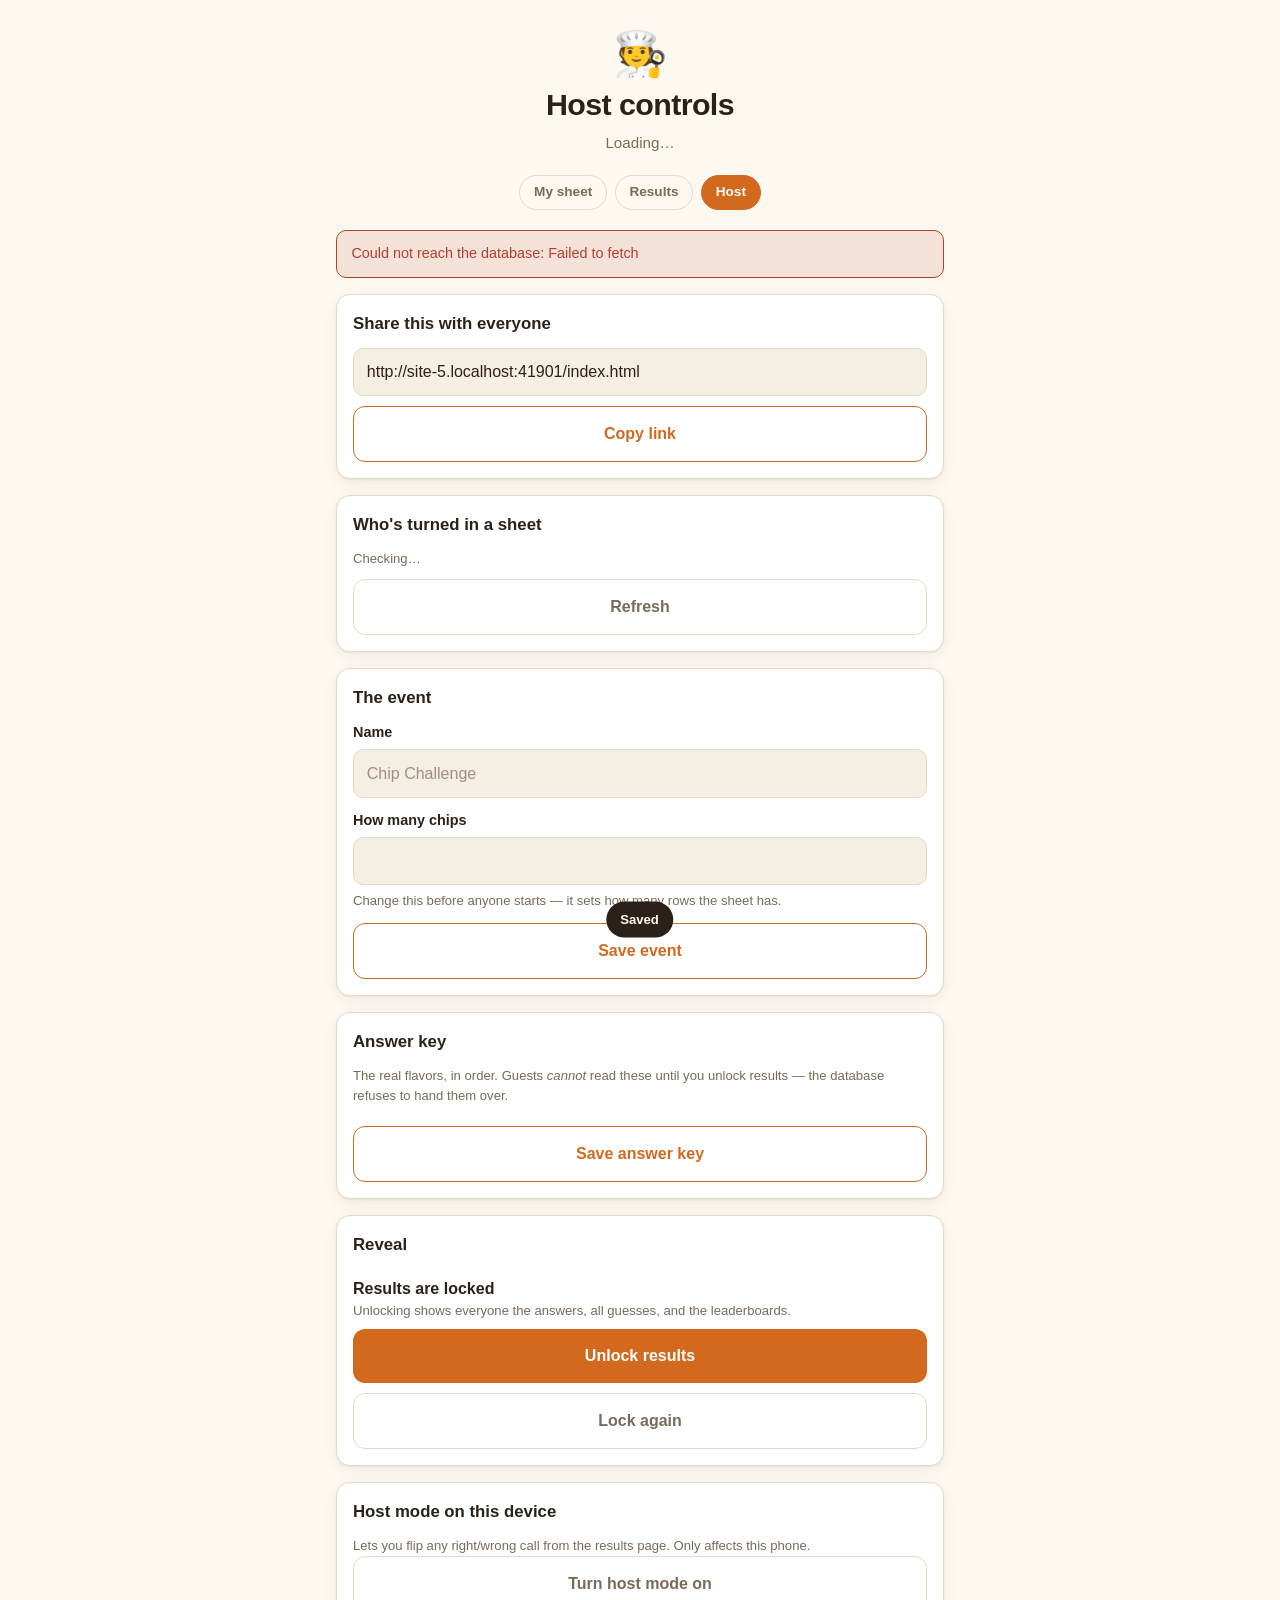
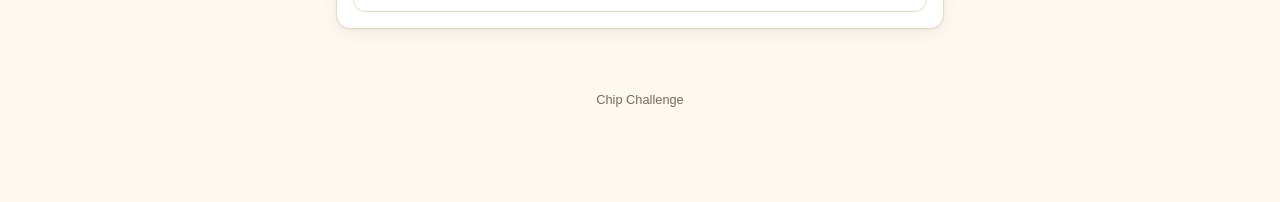
==== admin.html @ 3f06c327 "Chip Challenge — blind chip taste test scorecard Eight unlabeled chips: guests guess the flavor and " ====
<!DOCTYPE html>
<html lang="en">
<head>
<meta charset="utf-8">
<meta name="viewport" content="width=device-width, initial-scale=1">
<title>Chip Challenge — Host</title>
<meta name="robots" content="noindex">
<meta name="theme-color" content="#d2691e">
<link rel="icon" href="data:image/svg+xml,<svg xmlns='http://www.w3.org/2000/svg' viewBox='0 0 100 100'><text y='.9em' font-size='90'>🥔</text></svg>">
<link rel="stylesheet" href="css/style.css">
</head>
<body>

<header class="hero">
  <span class="chip-emoji">🧑‍🍳</span>
  <h1>Host controls</h1>
  <p id="sub">Loading…</p>
</header>

<main class="wrap">

  <nav class="tabs">
    <a href="index.html">My sheet</a>
    <a href="results.html">Results</a>
    <a href="admin.html" class="active">Host</a>
  </nav>

  <div id="banner" class="banner"></div>

  <section class="card">
    <h2>Share this with everyone</h2>
    <input type="text" id="share-url" readonly>
    <button type="button" class="btn secondary" id="copy-btn" style="margin-top:.6rem">Copy link</button>
  </section>

  <section class="card">
    <h2>Who's turned in a sheet</h2>
    <div id="roster"><p class="hint">Checking…</p></div>
    <button type="button" class="btn ghost" id="refresh-btn" style="margin-top:.6rem">Refresh</button>
  </section>

  <section class="card">
    <h2>The event</h2>
    <label class="field" for="event-name-input">Name</label>
    <input type="text" id="event-name-input" maxlength="60" placeholder="Chip Challenge">
    <label class="field" for="chip-count-input" style="margin-top:.75rem">How many chips</label>
    <input type="text" id="chip-count-input" inputmode="numeric" maxlength="2">
    <p class="hint">Change this before anyone starts — it sets how many rows the sheet has.</p>
    <button type="button" class="btn secondary" id="save-event-btn" style="margin-top:.75rem">Save event</button>
  </section>

  <section class="card">
    <h2>Answer key</h2>
    <p class="hint" style="margin-bottom:.75rem">
      The real flavors, in order. Guests <em>cannot</em> read these until you unlock
      results — the database refuses to hand them over.
    </p>
    <div id="answer-rows"></div>
    <button type="button" class="btn secondary" id="save-answers-btn" style="margin-top:.5rem">Save answer key</button>
  </section>

  <section class="card">
    <h2>Reveal</h2>
    <div class="switch-row">
      <div>
        <div class="switch-label">Results are <span id="lock-state">locked</span></div>
        <div class="switch-sub">Unlocking shows everyone the answers, all guesses, and the leaderboards.</div>
      </div>
    </div>
    <button type="button" class="btn" id="unlock-btn">Unlock results</button>
    <button type="button" class="btn ghost" id="lock-btn">Lock again</button>
  </section>

  <section class="card">
    <h2>Host mode on this device</h2>
    <p class="hint">Lets you flip any right/wrong call from the results page. Only affects this phone.</p>
    <button type="button" class="btn ghost" id="hostmode-btn">Turn host mode on</button>
  </section>

</main>

<div class="saved-pill" id="saved-pill">Saved</div>

<footer class="foot"><p>Chip Challenge</p></footer>

<script src="js/config.js"></script>
<script src="js/admin.js"></script>
</body>
</html>
---- css/style.css ----
/* Chip Challenge — one stylesheet for all three pages. Mobile first:
   most people will fill this in one-handed, holding a chip in the other. */

:root {
  --bg:        #fdf8f0;
  --bg-card:   #ffffff;
  --bg-sunk:   #f5eee2;
  --ink:       #2c2118;
  --ink-soft:  #7a6a58;
  --line:      #e6dac6;
  --accent:    #d2691e;   /* paprika */
  --gold:      #e0a800;
  --good:      #2e7d4f;
  --bad:       #b3402f;
  --shadow:    0 1px 2px rgba(44,33,24,.06), 0 4px 16px rgba(44,33,24,.06);
  --radius:    14px;
}

@media (prefers-color-scheme: dark) {
  :root {
    --bg:        #17130f;
    --bg-card:   #221c16;
    --bg-sunk:   #2c241c;
    --ink:       #f2e9dc;
    --ink-soft:  #a8988a;
    --line:      #3a3027;
    --accent:    #f08b3a;
    --gold:      #f5c542;
    --good:      #5cbb85;
    --bad:       #e8735c;
    --shadow:    0 1px 2px rgba(0,0,0,.3), 0 4px 18px rgba(0,0,0,.35);
  }
}

* { box-sizing: border-box; }

body {
  margin: 0;
  padding: 0 0 5rem;
  background: var(--bg);
  color: var(--ink);
  font: 16px/1.5 ui-rounded, "SF Pro Rounded", -apple-system, BlinkMacSystemFont,
        "Segoe UI", Roboto, "Helvetica Neue", sans-serif;
  -webkit-text-size-adjust: 100%;
}

.wrap { max-width: 640px; margin: 0 auto; padding: 0 1rem; }
.wide { max-width: 900px; }

/* ------------------------------------------------------------------ header */

header.hero {
  text-align: center;
  padding: 2rem 1rem 1.25rem;
}
header.hero .chip-emoji { font-size: 2.75rem; line-height: 1; display: block; }
header.hero h1 {
  margin: .4rem 0 .25rem;
  font-size: 1.9rem;
  letter-spacing: -.02em;
}
header.hero p { margin: 0; color: var(--ink-soft); font-size: .95rem; }

/* ------------------------------------------------------------------ cards */

.card {
  background: var(--bg-card);
  border: 1px solid var(--line);
  border-radius: var(--radius);
  box-shadow: var(--shadow);
  padding: 1rem;
  margin-bottom: 1rem;
}

.card h2 { margin: 0 0 .75rem; font-size: 1.05rem; }

/* ------------------------------------------------------------------ inputs */

label.field { display: block; margin-bottom: .35rem; font-weight: 600; font-size: .9rem; }

input[type="text"] {
  width: 100%;
  padding: .7rem .8rem;
  font: inherit;
  color: var(--ink);
  background: var(--bg-sunk);
  border: 1px solid var(--line);
  border-radius: 10px;
}
input[type="text"]:focus {
  outline: 2px solid var(--accent);
  outline-offset: 1px;
  background: var(--bg-card);
}
input::placeholder { color: var(--ink-soft); opacity: .7; }

.hint { font-size: .82rem; color: var(--ink-soft); margin: .35rem 0 0; }

/* ------------------------------------------------------------------ chip rows */

.chip-row { border-top: 1px solid var(--line); padding: 1rem 0; }
.chip-row:first-of-type { border-top: 0; padding-top: .25rem; }

.chip-head {
  display: flex;
  align-items: center;
  gap: .6rem;
  margin-bottom: .6rem;
}
.chip-badge {
  flex: 0 0 auto;
  width: 2rem; height: 2rem;
  border-radius: 50%;
  background: var(--accent);
  color: #fff;
  font-weight: 700;
  display: grid;
  place-items: center;
  font-size: .95rem;
}
.chip-head .chip-title { font-weight: 700; }

.rank-label {
  display: flex;
  justify-content: space-between;
  align-items: baseline;
  margin: .75rem 0 .35rem;
  font-weight: 600;
  font-size: .9rem;
}
.rank-label .rank-readout { color: var(--accent); font-variant-numeric: tabular-nums; }
.rank-label .rank-readout.empty { color: var(--ink-soft); font-weight: 400; }

.ranks {
  display: grid;
  grid-template-columns: repeat(5, 1fr);
  gap: .4rem;
}
@media (min-width: 520px) { .ranks { grid-template-columns: repeat(10, 1fr); } }

.ranks button {
  appearance: none;
  padding: .65rem 0;
  font: inherit;
  font-weight: 600;
  font-variant-numeric: tabular-nums;
  color: var(--ink);
  background: var(--bg-sunk);
  border: 1px solid var(--line);
  border-radius: 9px;
  cursor: pointer;
  transition: transform .06s ease, background .12s ease;
}
.ranks button:active { transform: scale(.94); }
.ranks button[aria-pressed="true"] {
  background: var(--accent);
  border-color: var(--accent);
  color: #fff;
}

.scale-ends {
  display: flex;
  justify-content: space-between;
  font-size: .75rem;
  color: var(--ink-soft);
  margin-top: .35rem;
}

/* ------------------------------------------------------------------ buttons */

.btn {
  display: inline-flex;
  align-items: center;
  justify-content: center;
  gap: .45rem;
  width: 100%;
  padding: .95rem 1rem;
  font: inherit;
  font-weight: 700;
  color: #fff;
  background: var(--accent);
  border: 0;
  border-radius: 12px;
  cursor: pointer;
}
.btn:disabled { opacity: .5; cursor: not-allowed; }
.btn.secondary {
  background: transparent;
  color: var(--accent);
  border: 1.5px solid var(--accent);
}
.btn.ghost {
  background: transparent;
  color: var(--ink-soft);
  border: 1px solid var(--line);
  font-weight: 600;
}
.btn + .btn { margin-top: .6rem; }

/* ------------------------------------------------------------------ status */

.saved-pill {
  position: fixed;
  left: 50%;
  bottom: 1rem;
  transform: translateX(-50%) translateY(150%);
  background: var(--ink);
  color: var(--bg);
  padding: .5rem .9rem;
  border-radius: 999px;
  font-size: .82rem;
  font-weight: 600;
  transition: transform .25s ease;
  z-index: 40;
  pointer-events: none;
}
.saved-pill.show { transform: translateX(-50%) translateY(0); }

.banner {
  border-radius: 10px;
  padding: .75rem .9rem;
  font-size: .9rem;
  margin-bottom: 1rem;
  border: 1px solid;
}
.banner.info  { background: color-mix(in srgb, var(--accent) 10%, transparent); border-color: var(--accent); }
.banner.error { background: color-mix(in srgb, var(--bad) 12%, transparent);   border-color: var(--bad); color: var(--bad); }
.banner.ok    { background: color-mix(in srgb, var(--good) 12%, transparent);  border-color: var(--good); }
.banner:empty { display: none; }

/* ------------------------------------------------------------------ results */

.locked {
  text-align: center;
  padding: 3rem 1rem;
  color: var(--ink-soft);
}
.locked .lock-emoji { font-size: 3rem; display: block; margin-bottom: .5rem; }

.stat-strip {
  display: grid;
  grid-template-columns: repeat(auto-fit, minmax(120px, 1fr));
  gap: .6rem;
  margin-bottom: 1rem;
}
.stat {
  background: var(--bg-card);
  border: 1px solid var(--line);
  border-radius: var(--radius);
  padding: .8rem;
  text-align: center;
}
.stat .n { font-size: 1.6rem; font-weight: 800; line-height: 1.1; font-variant-numeric: tabular-nums; }
.stat .k { font-size: .75rem; color: var(--ink-soft); text-transform: uppercase; letter-spacing: .04em; }

table.tbl { width: 100%; border-collapse: collapse; font-size: .9rem; }
table.tbl th, table.tbl td {
  text-align: left;
  padding: .55rem .5rem;
  border-bottom: 1px solid var(--line);
  vertical-align: top;
}
table.tbl th { font-size: .75rem; text-transform: uppercase; letter-spacing: .04em; color: var(--ink-soft); }
table.tbl td.num, table.tbl th.num { text-align: right; font-variant-numeric: tabular-nums; }
.scroll-x { overflow-x: auto; margin: 0 -.25rem; padding: 0 .25rem; }

.medal { font-size: 1rem; }

.bar {
  height: 7px;
  border-radius: 4px;
  background: var(--accent);
  min-width: 3px;
  display: block;
}
.bar-cell { width: 42%; }
.bar-wrap { background: var(--bg-sunk); border-radius: 4px; }

/* On a phone the bar is the first thing worth losing — the numbers stay. */
@media (max-width: 479px) {
  .bar-cell { display: none; }
}

/* Name in a fixed gutter, guess free to wrap in the rest, verdict on its own
   line underneath. A flex row here squeezed long flavors to one word per line. */
.guess {
  display: grid;
  grid-template-columns: 5.5rem 1fr;
  column-gap: .5rem;
  row-gap: .15rem;
  align-items: baseline;
  padding: .45rem 0;
  border-bottom: 1px dashed var(--line);
  font-size: .9rem;
}
.guess:last-child { border-bottom: 0; }
.guess .who { font-weight: 700; overflow-wrap: anywhere; }
.guess .what { overflow-wrap: anywhere; }
.guess .what.blank { color: var(--ink-soft); font-style: italic; }
.guess .meta {
  grid-column: 2;
  display: flex;
  align-items: center;
  gap: .4rem;
  flex-wrap: wrap;
}
.guess .note { grid-column: 2; font-style: italic; }

@media (min-width: 520px) {
  .guess { grid-template-columns: 6.5rem 1fr auto; }
  .guess .meta { grid-column: 3; grid-row: 1; }
}
.mark { font-weight: 700; }
.mark.yes { color: var(--good); }
.mark.no  { color: var(--bad); }

.tag {
  font-size: .68rem;
  text-transform: uppercase;
  letter-spacing: .05em;
  padding: .1rem .4rem;
  border-radius: 5px;
  border: 1px solid var(--line);
  color: var(--ink-soft);
}
.tag.claude { border-color: var(--accent); color: var(--accent); }
.tag.host   { border-color: var(--gold);   color: var(--gold); }

.answer-line {
  background: var(--bg-sunk);
  border-radius: 9px;
  padding: .5rem .7rem;
  margin-bottom: .6rem;
  font-size: .92rem;
}
.answer-line strong { color: var(--accent); }

details.chip-detail { border-top: 1px solid var(--line); padding: .35rem 0; }
details.chip-detail > summary {
  cursor: pointer;
  padding: .6rem .2rem;
  font-weight: 700;
  display: flex;
  align-items: center;
  gap: .5rem;
  list-style: none;
}
details.chip-detail > summary::-webkit-details-marker { display: none; }
details.chip-detail > summary::after { content: '▾'; margin-left: auto; color: var(--ink-soft); }
details.chip-detail[open] > summary::after { content: '▴'; }
details.chip-detail .avg { color: var(--ink-soft); font-weight: 500; font-size: .85rem; }

nav.tabs {
  display: flex;
  gap: .5rem;
  justify-content: center;
  margin-bottom: 1.25rem;
  flex-wrap: wrap;
}
nav.tabs a {
  text-decoration: none;
  color: var(--ink-soft);
  border: 1px solid var(--line);
  padding: .4rem .85rem;
  border-radius: 999px;
  font-size: .85rem;
  font-weight: 600;
}
nav.tabs a.active { background: var(--accent); border-color: var(--accent); color: #fff; }

footer.foot {
  text-align: center;
  color: var(--ink-soft);
  font-size: .8rem;
  padding: 2rem 1rem 0;
}
footer.foot a { color: var(--ink-soft); }

/* ------------------------------------------------------------------ admin */

.admin-answer-row {
  display: flex;
  align-items: center;
  gap: .6rem;
  margin-bottom: .5rem;
}
.admin-answer-row .chip-badge { width: 1.75rem; height: 1.75rem; font-size: .85rem; }

.switch-row {
  display: flex;
  align-items: center;
  justify-content: space-between;
  gap: 1rem;
  padding: .5rem 0;
}
.switch-row .switch-label { font-weight: 700; }
.switch-row .switch-sub { font-size: .82rem; color: var(--ink-soft); font-weight: 400; }

.toggle-correct {
  appearance: none;
  border: 1px solid var(--line);
  background: var(--bg-sunk);
  color: var(--ink-soft);
  border-radius: 6px;
  padding: .1rem .45rem;
  font: inherit;
  font-size: .75rem;
  cursor: pointer;
}
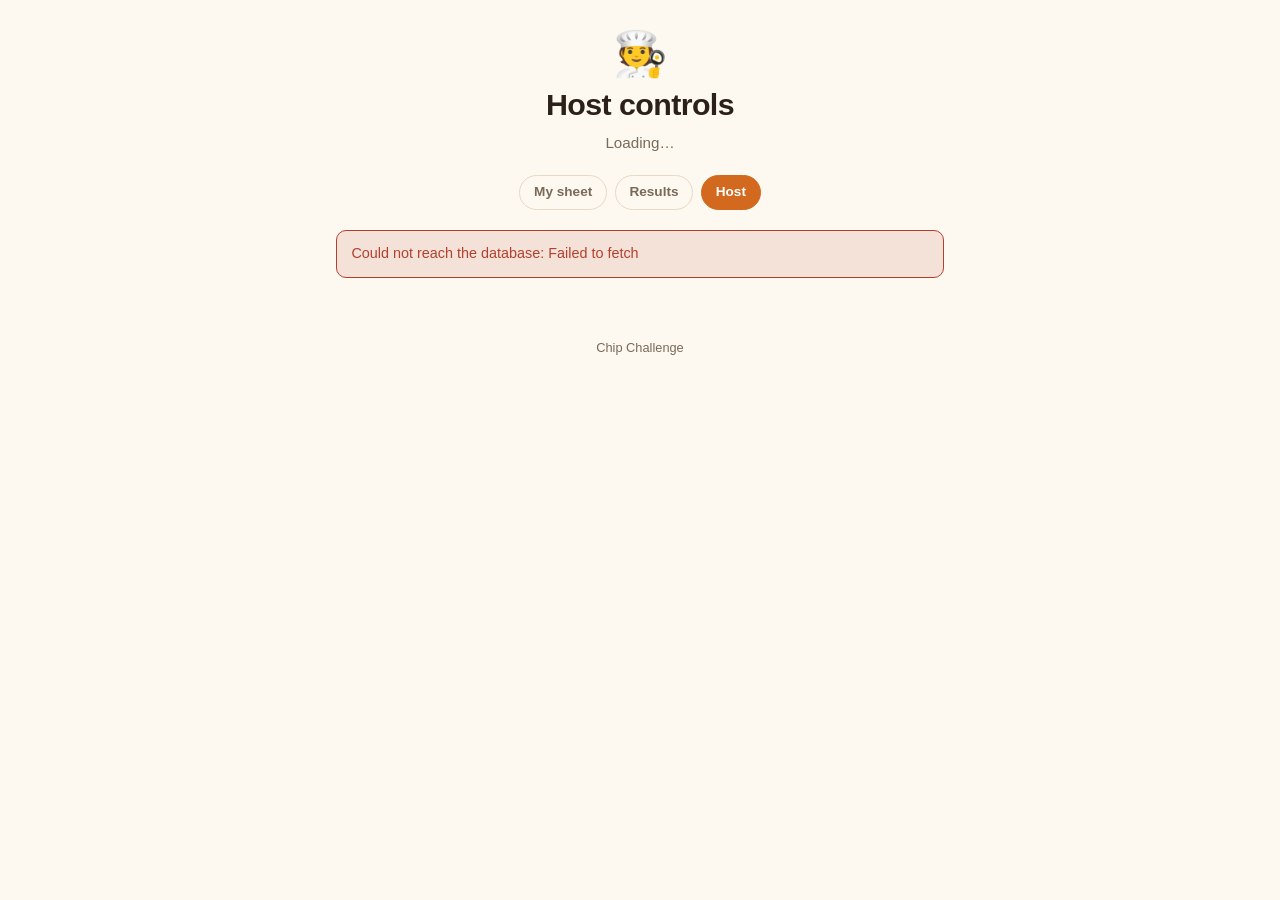
==== commit fb0df81c: "Gate the admin page behind a server-checked host password admin.html is linked from the guest pages," ====
--- a/admin.html
+++ b/admin.html
@@ -26,6 +26,19 @@
   </nav>
 
   <div id="banner" class="banner"></div>
+
+  <section class="card" id="gate" hidden>
+    <h2>Host password</h2>
+    <p class="hint" style="margin-bottom:.75rem">
+      Checked by the database, not this page — the password isn't in the source.
+    </p>
+    <form id="gate-form">
+      <input type="password" id="gate-input" placeholder="Password" autocomplete="current-password">
+      <button type="submit" class="btn" id="gate-btn" style="margin-top:.6rem">Unlock host controls</button>
+    </form>
+  </section>
+
+  <div id="host-only" hidden>
 
   <section class="card">
     <h2>Share this with everyone</h2>
@@ -77,6 +90,14 @@
     <button type="button" class="btn ghost" id="hostmode-btn">Turn host mode on</button>
   </section>
 
+  <section class="card">
+    <h2>Done hosting?</h2>
+    <p class="hint">Forgets the password on this device. Use it if you hand your phone around.</p>
+    <button type="button" class="btn ghost" id="signout-btn" style="margin-top:.5rem">Forget password</button>
+  </section>
+
+  </div><!-- /host-only -->
+
 </main>
 
 <div class="saved-pill" id="saved-pill">Saved</div>
--- a/css/style.css
+++ b/css/style.css
@@ -78,7 +78,8 @@
 
 label.field { display: block; margin-bottom: .35rem; font-weight: 600; font-size: .9rem; }
 
-input[type="text"] {
+input[type="text"],
+input[type="password"] {
   width: 100%;
   padding: .7rem .8rem;
   font: inherit;
@@ -87,7 +88,8 @@
   border: 1px solid var(--line);
   border-radius: 10px;
 }
-input[type="text"]:focus {
+input[type="text"]:focus,
+input[type="password"]:focus {
   outline: 2px solid var(--accent);
   outline-offset: 1px;
   background: var(--bg-card);
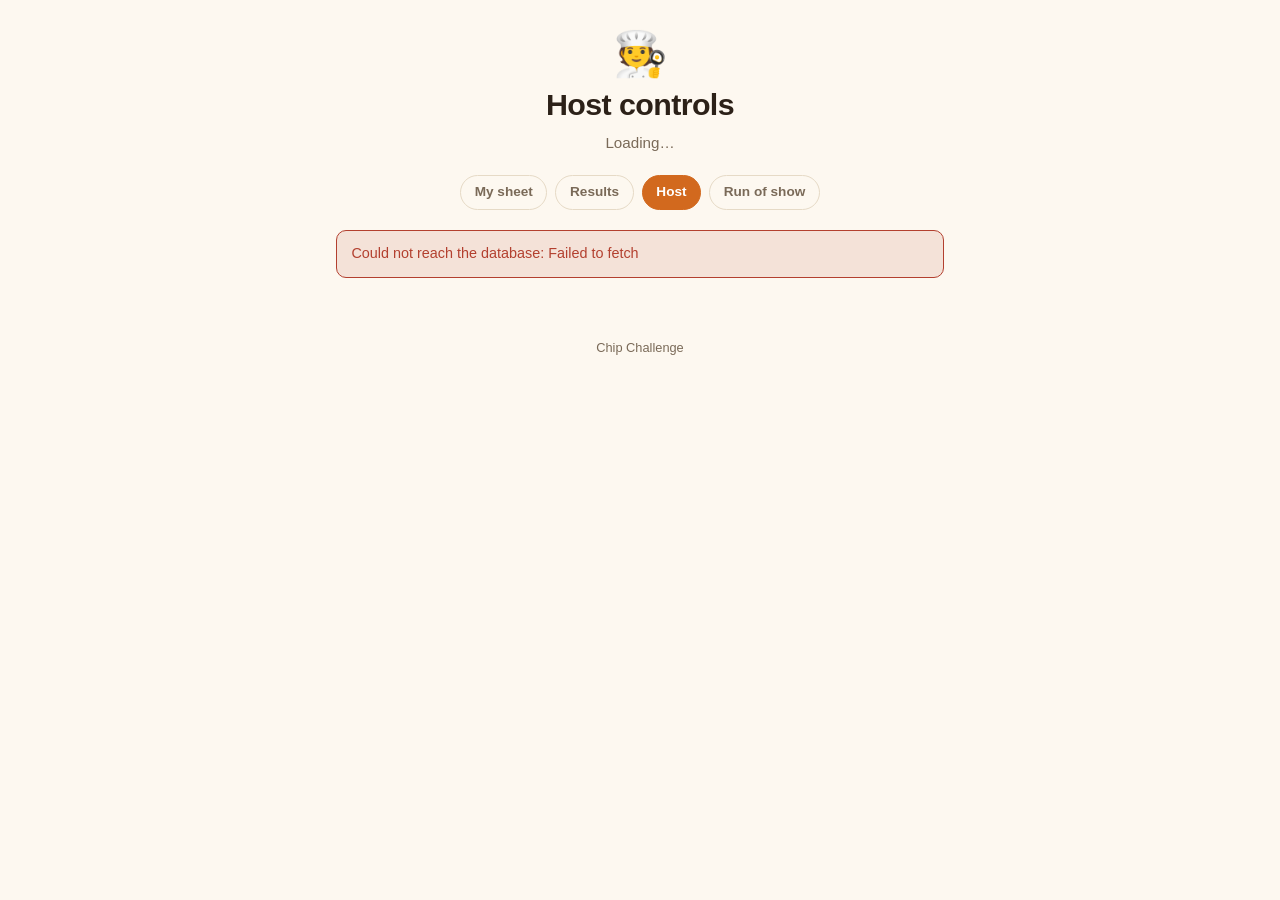
==== commit 629b5330: "Add a run-of-show checklist, and allow re-scoring after the reveal The host page now links a 24-step" ====
--- a/admin.html
+++ b/admin.html
@@ -7,7 +7,7 @@
 <meta name="robots" content="noindex">
 <meta name="theme-color" content="#d2691e">
 <link rel="icon" href="data:image/svg+xml,<svg xmlns='http://www.w3.org/2000/svg' viewBox='0 0 100 100'><text y='.9em' font-size='90'>🥔</text></svg>">
-<link rel="stylesheet" href="css/style.css">
+<link rel="stylesheet" href="css/style.css?v=202608161409">
 </head>
 <body>
 
@@ -23,6 +23,7 @@
     <a href="index.html">My sheet</a>
     <a href="results.html">Results</a>
     <a href="admin.html" class="active">Host</a>
+    <a href="guide.html" id="guide-link">Run of show</a>
   </nav>
 
   <div id="banner" class="banner"></div>
@@ -77,11 +78,19 @@
     <div class="switch-row">
       <div>
         <div class="switch-label">Results are <span id="lock-state">locked</span></div>
-        <div class="switch-sub">Unlocking shows everyone the answers, all guesses, and the leaderboards.</div>
+        <div class="switch-sub">Revealing shows everyone the answers, all guesses, and the leaderboards.</div>
       </div>
     </div>
-    <button type="button" class="btn" id="unlock-btn">Unlock results</button>
+    <p class="hint" id="judge-status"></p>
+    <button type="button" class="btn" id="judge-btn">Score guesses &amp; reveal</button>
+    <button type="button" class="btn secondary" id="unlock-btn">Reveal now, skip scoring</button>
     <button type="button" class="btn ghost" id="lock-btn">Lock again</button>
+    <p class="hint">
+      “Score guesses &amp; reveal” hands every guess to Claude to rule on the close
+      calls, then opens the results once it’s done — usually under a minute.
+      Guests see a waiting screen until then. If it can’t be reached, the results
+      open anyway with automatic scoring.
+    </p>
   </section>
 
   <section class="card">
@@ -104,7 +113,7 @@
 
 <footer class="foot"><p>Chip Challenge</p></footer>
 
-<script src="js/config.js"></script>
-<script src="js/admin.js"></script>
+<script src="js/config.js?v=202608161409"></script>
+<script src="js/admin.js?v=202608161409"></script>
 </body>
 </html>
--- a/css/style.css
+++ b/css/style.css
@@ -409,3 +409,77 @@
   font-size: .75rem;
   cursor: pointer;
 }
+
+/* ------------------------------------------------------------------ run of show */
+
+.progress-line {
+  height: 6px;
+  background: var(--bg-sunk);
+  border: 1px solid var(--line);
+  border-radius: 4px;
+  overflow: hidden;
+  margin-bottom: .4rem;
+}
+.progress-line span {
+  display: block;
+  height: 100%;
+  width: 0;
+  background: var(--accent);
+  transition: width .25s ease;
+}
+
+ol.steps {
+  list-style: none;
+  margin: 0;
+  padding: 0;
+  counter-reset: step;
+}
+
+ol.steps li {
+  position: relative;
+  padding: .7rem 0 .7rem 2.4rem;
+  border-top: 1px solid var(--line);
+  cursor: pointer;
+  -webkit-tap-highlight-color: transparent;
+}
+ol.steps li:first-child { border-top: 0; }
+
+/* Empty box that fills in when tapped. */
+ol.steps li::before {
+  content: '';
+  position: absolute;
+  left: 0;
+  top: .78rem;
+  width: 1.5rem;
+  height: 1.5rem;
+  border: 2px solid var(--line);
+  border-radius: 7px;
+  background: var(--bg-sunk);
+  transition: background .12s ease, border-color .12s ease;
+}
+ol.steps li::after {
+  content: '✓';
+  position: absolute;
+  left: .32rem;
+  top: .72rem;
+  font-size: 1.05rem;
+  font-weight: 800;
+  color: #fff;
+  opacity: 0;
+  transition: opacity .12s ease;
+}
+ol.steps li.done::before { background: var(--accent); border-color: var(--accent); }
+ol.steps li.done::after  { opacity: 1; }
+
+ol.steps li strong { display: block; font-size: .95rem; }
+ol.steps li span {
+  display: block;
+  margin-top: .2rem;
+  font-size: .85rem;
+  color: var(--ink-soft);
+}
+ol.steps li.done strong,
+ol.steps li.done span { opacity: .5; }
+ol.steps li.done strong { text-decoration: line-through; }
+
+ol.steps li:focus-visible { outline: 2px solid var(--accent); outline-offset: 2px; border-radius: 8px; }
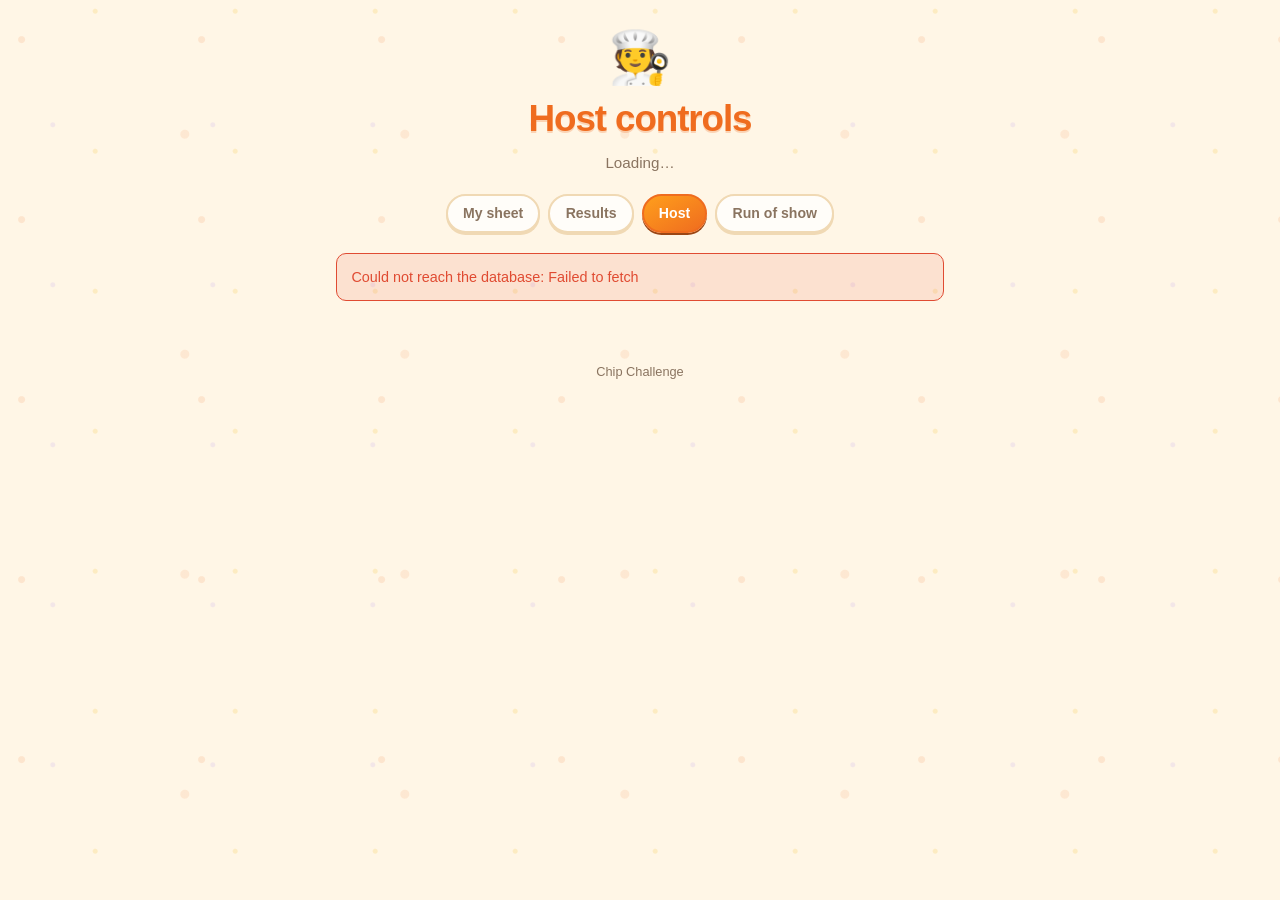
==== commit b4737dd2: "Give it a personality: bubbly styling and jokes for grown-ups Chunkier everything — 22px radii, stic" ====
--- a/admin.html
+++ b/admin.html
@@ -7,7 +7,7 @@
 <meta name="robots" content="noindex">
 <meta name="theme-color" content="#d2691e">
 <link rel="icon" href="data:image/svg+xml,<svg xmlns='http://www.w3.org/2000/svg' viewBox='0 0 100 100'><text y='.9em' font-size='90'>🥔</text></svg>">
-<link rel="stylesheet" href="css/style.css?v=202608161409">
+<link rel="stylesheet" href="css/style.css?v=202608161436">
 </head>
 <body>
 
@@ -113,7 +113,7 @@
 
 <footer class="foot"><p>Chip Challenge</p></footer>
 
-<script src="js/config.js?v=202608161409"></script>
-<script src="js/admin.js?v=202608161409"></script>
+<script src="js/config.js?v=202608161436"></script>
+<script src="js/admin.js?v=202608161436"></script>
 </body>
 </html>
--- a/css/style.css
+++ b/css/style.css
@@ -2,33 +2,40 @@
    most people will fill this in one-handed, holding a chip in the other. */
 
 :root {
-  --bg:        #fdf8f0;
-  --bg-card:   #ffffff;
-  --bg-sunk:   #f5eee2;
-  --ink:       #2c2118;
-  --ink-soft:  #7a6a58;
-  --line:      #e6dac6;
-  --accent:    #d2691e;   /* paprika */
-  --gold:      #e0a800;
-  --good:      #2e7d4f;
-  --bad:       #b3402f;
-  --shadow:    0 1px 2px rgba(44,33,24,.06), 0 4px 16px rgba(44,33,24,.06);
-  --radius:    14px;
+  --bg:        #fff6e6;
+  --bg-card:   #fffdf9;
+  --bg-sunk:   #ffeed4;
+  --ink:       #33231a;
+  --ink-soft:  #8a7460;
+  --line:      #f0d9b4;
+  --accent:    #ef6c1f;   /* nacho orange */
+  --accent-2:  #ff9f1c;   /* cheese dust */
+  --grape:     #8b5cf6;   /* soda purple */
+  --gold:      #f2b705;
+  --good:      #2f9e5f;
+  --bad:       #e04b32;
+  --shadow:    0 2px 0 var(--line), 0 6px 18px rgba(120,72,20,.10);
+  --shadow-pop:0 4px 0 var(--line), 0 10px 24px rgba(120,72,20,.16);
+  --radius:    22px;
+  --radius-sm: 14px;
 }
 
 @media (prefers-color-scheme: dark) {
   :root {
-    --bg:        #17130f;
-    --bg-card:   #221c16;
-    --bg-sunk:   #2c241c;
-    --ink:       #f2e9dc;
-    --ink-soft:  #a8988a;
-    --line:      #3a3027;
-    --accent:    #f08b3a;
-    --gold:      #f5c542;
-    --good:      #5cbb85;
-    --bad:       #e8735c;
-    --shadow:    0 1px 2px rgba(0,0,0,.3), 0 4px 18px rgba(0,0,0,.35);
+    --bg:        #1a1410;
+    --bg-card:   #261e18;
+    --bg-sunk:   #33281f;
+    --ink:       #fdf0e0;
+    --ink-soft:  #b6a293;
+    --line:      #46372b;
+    --accent:    #ff8f43;
+    --accent-2:  #ffb454;
+    --grape:     #a78bfa;
+    --gold:      #ffd166;
+    --good:      #5fd18f;
+    --bad:       #ff7a5f;
+    --shadow:    0 2px 0 var(--line), 0 6px 18px rgba(0,0,0,.4);
+    --shadow-pop:0 4px 0 var(--line), 0 10px 24px rgba(0,0,0,.5);
   }
 }
 
@@ -37,9 +44,16 @@
 body {
   margin: 0;
   padding: 0 0 5rem;
-  background: var(--bg);
+  background-color: var(--bg);
+  /* Scattered crumbs. Cheap, tiles forever, no image request. */
+  background-image:
+    radial-gradient(circle at 12% 22%, color-mix(in srgb, var(--accent) 12%, transparent) 0 3px, transparent 4px),
+    radial-gradient(circle at 68% 8%,  color-mix(in srgb, var(--gold)   16%, transparent) 0 2px, transparent 3px),
+    radial-gradient(circle at 84% 61%, color-mix(in srgb, var(--accent) 10%, transparent) 0 4px, transparent 5px),
+    radial-gradient(circle at 33% 78%, color-mix(in srgb, var(--grape)  10%, transparent) 0 2px, transparent 3px);
+  background-size: 180px 180px, 140px 140px, 220px 220px, 160px 160px;
   color: var(--ink);
-  font: 16px/1.5 ui-rounded, "SF Pro Rounded", -apple-system, BlinkMacSystemFont,
+  font: 17px/1.55 ui-rounded, "SF Pro Rounded", -apple-system, BlinkMacSystemFont,
         "Segoe UI", Roboto, "Helvetica Neue", sans-serif;
   -webkit-text-size-adjust: 100%;
 }
@@ -53,11 +67,27 @@
   text-align: center;
   padding: 2rem 1rem 1.25rem;
 }
-header.hero .chip-emoji { font-size: 2.75rem; line-height: 1; display: block; }
+header.hero .chip-emoji {
+  font-size: 3.2rem;
+  line-height: 1;
+  display: block;
+  animation: wobble 3.2s ease-in-out infinite;
+  transform-origin: 50% 80%;
+}
+@keyframes wobble {
+  0%, 100% { transform: rotate(-6deg) translateY(0); }
+  50%      { transform: rotate(6deg)  translateY(-6px); }
+}
+@media (prefers-reduced-motion: reduce) {
+  header.hero .chip-emoji { animation: none; }
+}
 header.hero h1 {
   margin: .4rem 0 .25rem;
-  font-size: 1.9rem;
-  letter-spacing: -.02em;
+  font-size: 2.3rem;
+  font-weight: 900;
+  letter-spacing: -.03em;
+  color: var(--accent);
+  text-shadow: 0 2px 0 color-mix(in srgb, var(--accent) 25%, transparent);
 }
 header.hero p { margin: 0; color: var(--ink-soft); font-size: .95rem; }
 
@@ -65,14 +95,14 @@
 
 .card {
   background: var(--bg-card);
-  border: 1px solid var(--line);
+  border: 2px solid var(--line);
   border-radius: var(--radius);
   box-shadow: var(--shadow);
-  padding: 1rem;
-  margin-bottom: 1rem;
-}
-
-.card h2 { margin: 0 0 .75rem; font-size: 1.05rem; }
+  padding: 1.1rem;
+  margin-bottom: 1.1rem;
+}
+
+.card h2 { margin: 0 0 .75rem; font-size: 1.15rem; font-weight: 800; letter-spacing: -.01em; }
 
 /* ------------------------------------------------------------------ inputs */
 
@@ -85,8 +115,8 @@
   font: inherit;
   color: var(--ink);
   background: var(--bg-sunk);
-  border: 1px solid var(--line);
-  border-radius: 10px;
+  border: 2px solid var(--line);
+  border-radius: var(--radius-sm);
 }
 input[type="text"]:focus,
 input[type="password"]:focus {
@@ -111,16 +141,19 @@
 }
 .chip-badge {
   flex: 0 0 auto;
-  width: 2rem; height: 2rem;
+  width: 2.3rem; height: 2.3rem;
   border-radius: 50%;
-  background: var(--accent);
+  background: linear-gradient(150deg, var(--accent-2), var(--accent));
   color: #fff;
-  font-weight: 700;
+  font-weight: 900;
   display: grid;
   place-items: center;
-  font-size: .95rem;
-}
-.chip-head .chip-title { font-weight: 700; }
+  font-size: 1.05rem;
+  border: 2px solid var(--bg-card);
+  box-shadow: 0 0 0 2px var(--accent), 0 3px 8px rgba(120,72,20,.25);
+  transform: rotate(-7deg);
+}
+.chip-head .chip-title { font-weight: 800; font-size: 1.05rem; }
 
 .rank-label {
   display: flex;
@@ -148,16 +181,18 @@
   font-variant-numeric: tabular-nums;
   color: var(--ink);
   background: var(--bg-sunk);
-  border: 1px solid var(--line);
-  border-radius: 9px;
+  border: 2px solid var(--line);
+  border-radius: var(--radius-sm);
   cursor: pointer;
-  transition: transform .06s ease, background .12s ease;
-}
-.ranks button:active { transform: scale(.94); }
+  transition: transform .12s cubic-bezier(.34,1.56,.64,1), background .12s ease, box-shadow .12s ease;
+}
+.ranks button:active { transform: scale(.9); }
 .ranks button[aria-pressed="true"] {
-  background: var(--accent);
+  background: linear-gradient(150deg, var(--accent-2), var(--accent));
   border-color: var(--accent);
   color: #fff;
+  transform: scale(1.12) rotate(-3deg);
+  box-shadow: 0 4px 10px color-mix(in srgb, var(--accent) 45%, transparent);
 }
 
 .scale-ends {
@@ -178,24 +213,33 @@
   width: 100%;
   padding: .95rem 1rem;
   font: inherit;
-  font-weight: 700;
+  font-weight: 800;
+  font-size: 1.05rem;
   color: #fff;
-  background: var(--accent);
+  background: linear-gradient(150deg, var(--accent-2), var(--accent));
   border: 0;
-  border-radius: 12px;
+  border-radius: var(--radius);
   cursor: pointer;
+  box-shadow: 0 4px 0 color-mix(in srgb, var(--accent) 70%, #000), 0 8px 18px rgba(120,72,20,.22);
+  transition: transform .1s ease, box-shadow .1s ease;
+}
+.btn:active {
+  transform: translateY(3px);
+  box-shadow: 0 1px 0 color-mix(in srgb, var(--accent) 70%, #000), 0 4px 10px rgba(120,72,20,.2);
 }
 .btn:disabled { opacity: .5; cursor: not-allowed; }
 .btn.secondary {
-  background: transparent;
+  background: var(--bg-card);
   color: var(--accent);
-  border: 1.5px solid var(--accent);
+  border: 2.5px solid var(--accent);
+  box-shadow: 0 4px 0 color-mix(in srgb, var(--accent) 35%, transparent);
 }
 .btn.ghost {
-  background: transparent;
-  color: var(--ink-soft);
-  border: 1px solid var(--line);
-  font-weight: 600;
+  background: var(--bg-card);
+  color: var(--ink-soft);
+  border: 2px solid var(--line);
+  font-weight: 700;
+  box-shadow: 0 3px 0 var(--line);
 }
 .btn + .btn { margin-top: .6rem; }
 
@@ -203,6 +247,7 @@
 
 .saved-pill {
   position: fixed;
+  border: 2px solid var(--accent);
   left: 50%;
   bottom: 1rem;
   transform: translateX(-50%) translateY(150%);
@@ -247,10 +292,11 @@
 }
 .stat {
   background: var(--bg-card);
-  border: 1px solid var(--line);
+  border: 2px solid var(--line);
   border-radius: var(--radius);
-  padding: .8rem;
+  padding: .85rem .8rem;
   text-align: center;
+  box-shadow: var(--shadow);
 }
 .stat .n { font-size: 1.6rem; font-weight: 800; line-height: 1.1; font-variant-numeric: tabular-nums; }
 .stat .k { font-size: .75rem; color: var(--ink-soft); text-transform: uppercase; letter-spacing: .04em; }
@@ -330,7 +376,8 @@
 
 .answer-line {
   background: var(--bg-sunk);
-  border-radius: 9px;
+  border: 2px solid var(--line);
+  border-radius: var(--radius-sm);
   padding: .5rem .7rem;
   margin-bottom: .6rem;
   font-size: .92rem;
@@ -362,13 +409,20 @@
 nav.tabs a {
   text-decoration: none;
   color: var(--ink-soft);
-  border: 1px solid var(--line);
-  padding: .4rem .85rem;
+  background: var(--bg-card);
+  border: 2px solid var(--line);
+  padding: .4rem .95rem;
   border-radius: 999px;
-  font-size: .85rem;
-  font-weight: 600;
-}
-nav.tabs a.active { background: var(--accent); border-color: var(--accent); color: #fff; }
+  font-size: .88rem;
+  font-weight: 700;
+  box-shadow: 0 2px 0 var(--line);
+}
+nav.tabs a.active {
+  background: linear-gradient(150deg, var(--accent-2), var(--accent));
+  border-color: var(--accent);
+  color: #fff;
+  box-shadow: 0 2px 0 color-mix(in srgb, var(--accent) 65%, #000);
+}
 
 footer.foot {
   text-align: center;
@@ -483,3 +537,63 @@
 ol.steps li.done strong { text-decoration: line-through; }
 
 ol.steps li:focus-visible { outline: 2px solid var(--accent); outline-offset: 2px; border-radius: 8px; }
+
+/* ------------------------------------------------------------------ flavor */
+
+/* The little running commentary next to a rating. */
+.quip {
+  display: block;
+  margin-top: .4rem;
+  font-size: .85rem;
+  font-weight: 700;
+  color: var(--accent);
+  min-height: 1.2em;
+  opacity: 0;
+  transform: translateY(-4px);
+  transition: opacity .18s ease, transform .18s ease;
+}
+.quip.show { opacity: 1; transform: none; }
+
+.tagline { font-weight: 600; }
+
+/* Confetti on submit — a dozen absolutely-positioned crumbs, then gone. */
+.confetti {
+  position: fixed;
+  inset: 0;
+  pointer-events: none;
+  z-index: 60;
+  overflow: hidden;
+}
+.confetti i {
+  position: absolute;
+  top: -5vh;
+  font-size: 1.5rem;
+  animation: fall linear forwards;
+}
+@keyframes fall {
+  0%   { transform: translateY(-10vh) rotate(0deg);    opacity: 1; }
+  100% { transform: translateY(110vh) rotate(720deg);  opacity: 0; }
+}
+@media (prefers-reduced-motion: reduce) { .confetti { display: none; } }
+
+/* Awards on the results board. */
+.award {
+  display: flex;
+  align-items: center;
+  gap: .7rem;
+  padding: .6rem 0;
+  border-bottom: 2px dotted var(--line);
+}
+.award:last-child { border-bottom: 0; }
+.award .trophy { font-size: 1.8rem; line-height: 1; }
+.award .award-body { flex: 1; display: flex; flex-direction: column; gap: .05rem; }
+.award .award-name {
+  display: block;
+  font-size: .72rem;
+  text-transform: uppercase;
+  letter-spacing: .06em;
+  color: var(--ink-soft);
+  font-weight: 800;
+}
+.award .award-win { display: block; font-weight: 800; font-size: 1.05rem; line-height: 1.25; }
+.award .award-sub { display: block; font-size: .82rem; color: var(--ink-soft); }
